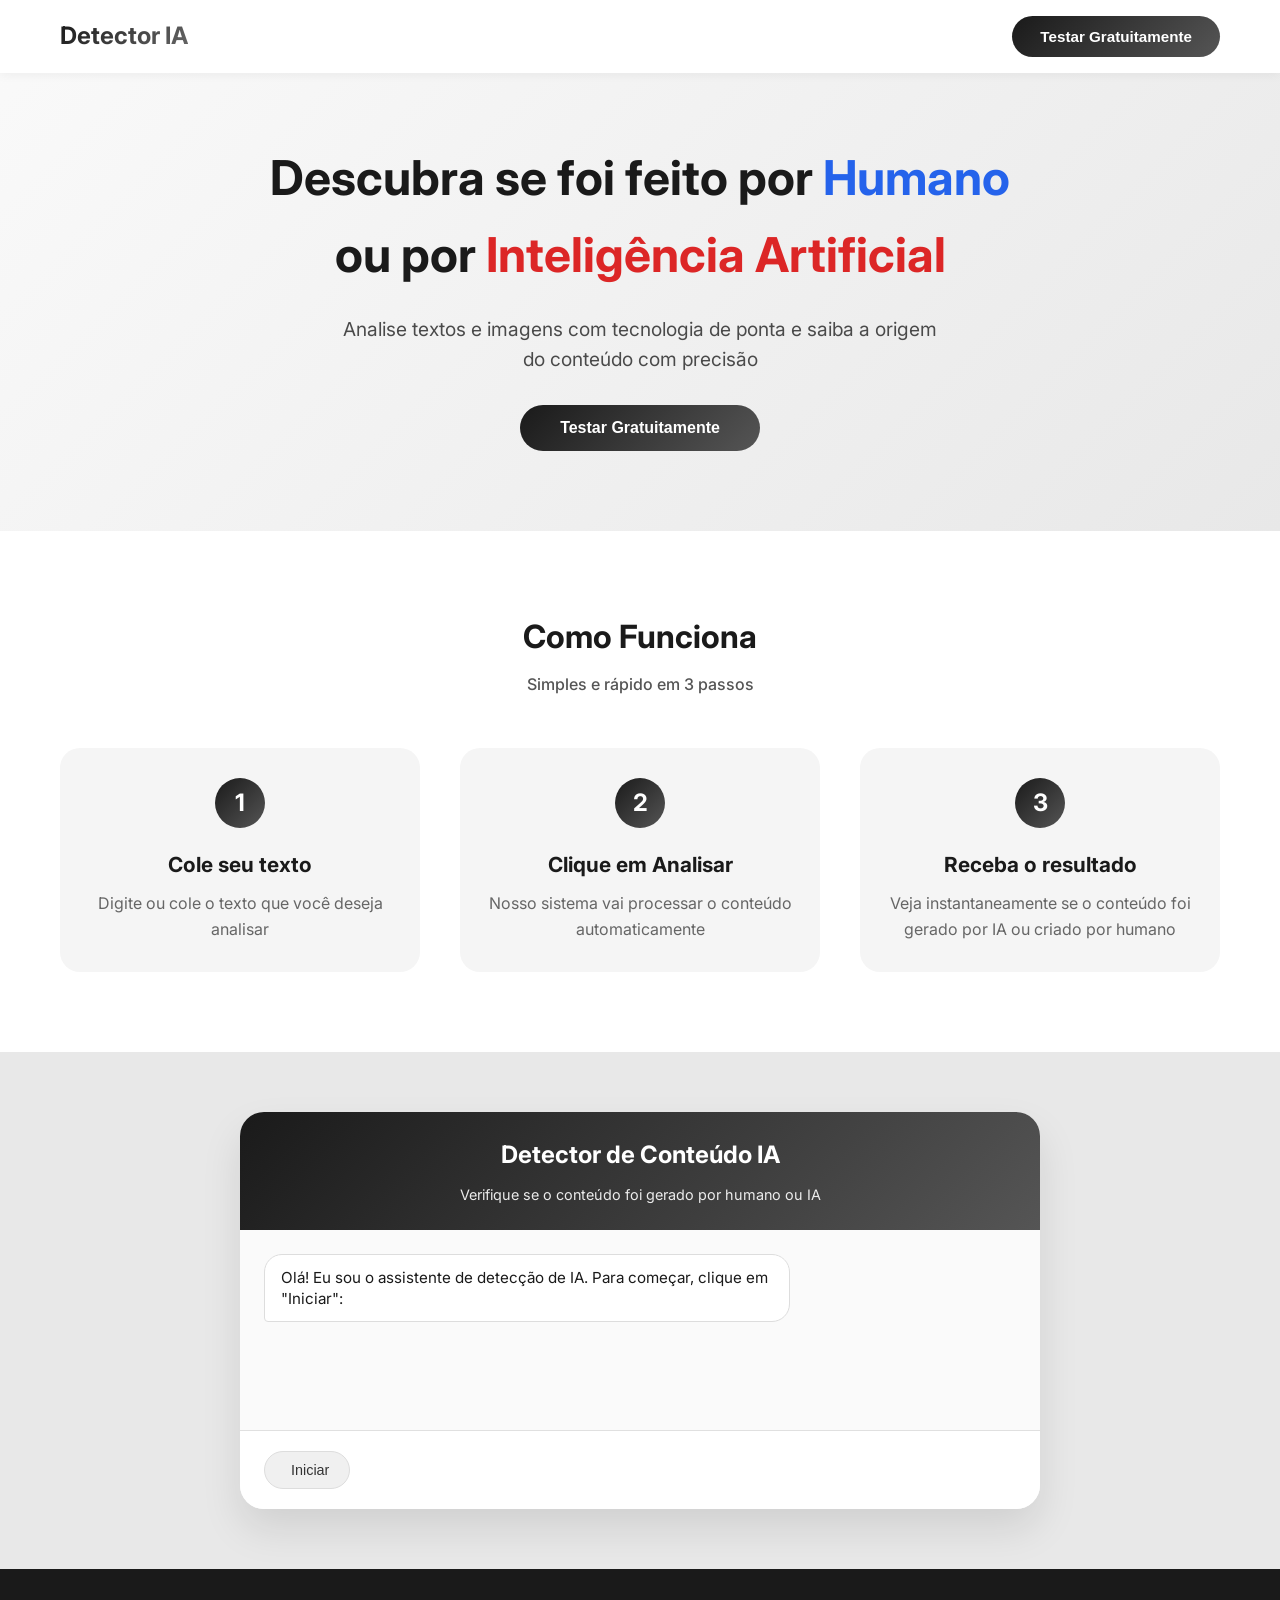
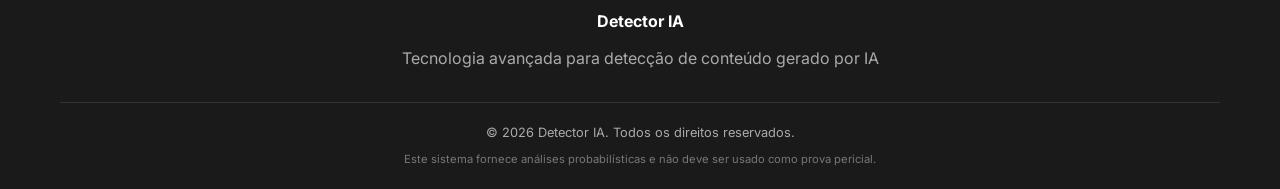
==== frontend/index.html @ 49a77c0d "Estrutura do frontend Nesta versão foi atualizado o código para versão com análise de texto e integr" ====
<!DOCTYPE html>
<html lang="pt-br">
<head>
    <meta charset="UTF-8">
    <meta name="viewport" content="width=device-width, initial-scale=1.0">
    <title>Detector IA | Ferramenta de Detecção de Conteúdo</title>
    <link rel="stylesheet" href="css/style.css">
    <link href="https://fonts.googleapis.com/css2?family=Inter:wght@300;400;500;600;700;800&display=swap" rel="stylesheet">
</head>
<body>

    <!-- ==================== NAVBAR SIMPLIFICADA ==================== -->
    <nav class="navbar">
        <div class="container">
            <div class="nav-brand">
                <span class="brand-name">Detector IA</span>
            </div>
            <div class="nav-links">
                <button class="btn-primary" onclick="scrollToAnalise()">Testar Gratuitamente</button>
            </div>
        </div>
    </nav>

    <main>
        <!-- ==================== HERO SECTION (SEM ESTATÍSTICAS) ==================== -->
        <section class="hero">
            <div class="container">
                <h1>Descubra se foi feito por <span class="highlight">Humano</span> ou por <span class="highlight-ia">Inteligência Artificial</span></h1>
                <p>Analise textos e imagens com tecnologia de ponta e saiba a origem do conteúdo com precisão</p>
                <button class="btn-primary btn-large" onclick="scrollToAnalise()">Testar Gratuitamente</button>
            </div>
        </section>

        <!-- ==================== COMO FUNCIONA ==================== -->
        <section class="como-funciona" id="como-funciona">
            <div class="container">
                <h2>Como Funciona</h2>
                <p class="section-subtitle">Simples e rápido em 3 passos</p>
                <div class="steps-grid">
                    <div class="step-card">
                        <div class="step-number">1</div>
                        <h3>Cole seu texto</h3>
                        <p>Digite ou cole o texto que você deseja analisar</p>
                    </div>
                    <div class="step-card">
                        <div class="step-number">2</div>
                        <h3>Clique em Analisar</h3>
                        <p>Nosso sistema vai processar o conteúdo automaticamente</p>
                    </div>
                    <div class="step-card">
                        <div class="step-number">3</div>
                        <h3>Receba o resultado</h3>
                        <p>Veja instantaneamente se o conteúdo foi gerado por IA ou criado por humano</p>
                    </div>
                </div>
            </div>
        </section>

        <!-- ==================== DASHBOARD ESTILO CHAT ==================== -->
        <section class="analise-section" id="analise">
            <div class="container">
                <div class="chat-container">
                    <div class="chat-header">
                        <h3>Detector de Conteúdo IA</h3>
                        <p>Verifique se o conteúdo foi gerado por humano ou IA</p>
                    </div>
                    
                    <div class="chat-messages" id="chat-messages">
                        <div class="message bot">
                            <div class="message-content">
                                Olá! Eu sou o assistente de detecção de IA. Para começar, clique em "Iniciar":
                            </div>
                        </div>
                    </div>

                    <!-- Botões com apenas as opções solicitadas -->
                    <div class="chat-options" id="chat-options">
                        </button>
                        <button class="option-btn" data-tipo="texto">
                            <span class="option-icon"></span> Iniciar
                        </button>
                    </div>

                    <!-- Input Area para Texto -->
                    <div class="chat-input-area" id="chat-input-area" style="display: none;">
                        <textarea id="texto-input" placeholder="Cole ou digite o texto para análise..." rows="4"></textarea>
                        <div class="input-footer">
                            <span class="char-counter" id="char-count">0 / 5000 caracteres</span>
                            <button class="btn-send" id="btn-analisar-texto">Analisar Texto</button>
                        </div>
                    </div>

                    <!-- Loading -->
                    <div class="loading" id="loading" style="display: none;">
                        <div class="spinner"></div>
                        <p>Analisando conteúdo...</p>
                    </div>

                    <!-- Área de Resultado -->
                    <div class="resultado-area" id="resultado-area" style="display: none;">
                        <div class="resultado-card">
                            <div class="resultado-header">
                                <span class="resultado-label">Resultado da Análise</span>
                            </div>
                            <div class="resultado-conteudo">
                                <div class="classe-prevista" id="classe-prevista"></div>
                                <div class="score-container">
                                    <div class="score-label">Probabilidade</div>
                                    <div class="score-bar">
                                        <div class="score-fill" id="score-fill" style="width: 0%"></div>
                                    </div>
                                    <div class="score-value" id="score-value">0%</div>
                                </div>
                                <div class="nivel-confianca" id="nivel-confianca"></div>
                                <button class="btn-new-analysis" id="btn-nova-analise">Nova Análise</button>
                            </div>
                        </div>
                    </div>
                </div>
            </div>
        </section>
    </main>

    <!-- ==================== FOOTER SIMPLIFICADO ==================== -->
    <footer class="footer">
        <div class="container">
            <div class="footer-content">
                <div class="footer-info">
                    <h4>Detector IA</h4>
                    <p>Tecnologia avançada para detecção de conteúdo gerado por IA</p>
                </div>
                <div class="footer-bottom">
                    <p>© 2026 Detector IA. Todos os direitos reservados.</p>
                    <p class="disclaimer">Este sistema fornece análises probabilísticas e não deve ser usado como prova pericial.</p>
                </div>
            </div>
        </div>
    </footer>

    <script src="js/analise.js"></script>
    <script>
    function scrollToAnalise() {
        document.getElementById('analise').scrollIntoView({ behavior: 'smooth' });
    }

    document.addEventListener('DOMContentLoaded', function() {
        const chatOptions = document.getElementById('chat-options');
        const chatInputArea = document.getElementById('chat-input-area');
        const chatMessages = document.getElementById('chat-messages');
        
        const optionBtns = document.querySelectorAll('.option-btn');
        optionBtns.forEach(btn => {
            btn.addEventListener('click', function() {
                const tipo = this.textContent.trim();
                
                chatOptions.style.display = 'none';
                
                const userMessage = document.createElement('div');
                userMessage.className = 'message user';
                userMessage.innerHTML = `<div class="message-content">${tipo}</div>`;
                chatMessages.appendChild(userMessage);
                
                setTimeout(() => {
                    const botMessage = document.createElement('div');
                    botMessage.className = 'message bot';
                    
                    botMessage.innerHTML = `<div class="message-content">Por favor, cole ou digite o texto que deseja analisar:</div>`;
                    chatMessages.appendChild(botMessage);
                    
                    chatInputArea.style.display = 'block';
                    
                    chatMessages.scrollTop = chatMessages.scrollHeight;
                }, 500);
                
                chatMessages.scrollTop = chatMessages.scrollHeight;
            });
        });
    });
    </script>
</body>
</html>
---- frontend/css/style.css ----
* {
    margin: 0;
    padding: 0;
    box-sizing: border-box;
}

body {
    font-family: 'Inter', sans-serif;
    background: linear-gradient(135deg, #f5f5f5 0%, #e0e0e0 100%);
    color: #1a1a1a;
    line-height: 1.6;
}

.container {
    max-width: 1200px;
    margin: 0 auto;
    padding: 0 20px;
}

/* ==================== NAVBAR ==================== */
.navbar {
    background: white;
    box-shadow: 0 2px 10px rgba(0,0,0,0.05);
    position: fixed;
    width: 100%;
    top: 0;
    z-index: 1000;
    padding: 1rem 0;
}

.navbar .container {
    display: flex;
    justify-content: space-between;
    align-items: center;
}

.brand-name {
    font-size: 1.5rem;
    font-weight: 700;
    background: linear-gradient(135deg, #1a1a1a 0%, #666666 100%);
    -webkit-background-clip: text;
    background-clip: text;
    color: transparent;
}

/* ==================== BOTÕES ==================== */
.btn-primary {
    background: linear-gradient(135deg, #1a1a1a 0%, #555555 100%);
    color: white;
    border: none;
    padding: 12px 28px;
    border-radius: 30px;
    font-size: 0.95rem;
    font-weight: 600;
    cursor: pointer;
    transition: transform 0.3s, box-shadow 0.3s;
}

.btn-primary:hover {
    transform: translateY(-2px);
    box-shadow: 0 5px 15px rgba(0, 0, 0, 0.2);
}

.btn-large {
    padding: 14px 40px;
    font-size: 1rem;
}

/* ==================== HERO ==================== */
.hero {
    padding: 140px 0 80px;
    text-align: center;
    background: linear-gradient(135deg, #fafafa 0%, #e8e8e8 100%);
}

.hero h1 {
    font-size: 3rem;
    margin-bottom: 20px;
    max-width: 800px;
    margin-left: auto;
    margin-right: auto;
}

/* CORES SOLICITADAS: HUMANO = AZUL | IA = VERMELHO */
.highlight {
    color: #2563eb;
}

.highlight-ia {
    color: #dc2626;
}

.hero p {
    font-size: 1.2rem;
    color: #4a4a4a;
    margin-bottom: 30px;
    max-width: 600px;
    margin-left: auto;
    margin-right: auto;
}

/* ==================== COMO FUNCIONA ==================== */
.como-funciona {
    padding: 80px 0;
    background: white;
}

.como-funciona h2 {
    text-align: center;
    font-size: 2rem;
    margin-bottom: 10px;
}

.section-subtitle {
    text-align: center;
    color: #555555;
    font-weight: 500;
    margin-bottom: 50px;
}

.steps-grid {
    display: grid;
    grid-template-columns: repeat(auto-fit, minmax(280px, 1fr));
    gap: 40px;
    margin-top: 20px;
}

.step-card {
    text-align: center;
    padding: 30px 20px;
    background: #f5f5f5;
    border-radius: 20px;
    transition: transform 0.3s;
}

.step-card:hover {
    transform: translateY(-5px);
    background: #eeeeee;
}

.step-number {
    width: 50px;
    height: 50px;
    background: linear-gradient(135deg, #1a1a1a 0%, #555555 100%);
    color: white;
    font-size: 1.5rem;
    font-weight: bold;
    border-radius: 50%;
    display: flex;
    align-items: center;
    justify-content: center;
    margin: 0 auto 20px;
}

.step-card h3 {
    margin-bottom: 10px;
    font-size: 1.3rem;
}

.step-card p {
    color: #666666;
}

/* ==================== CHAT CONTAINER ==================== */
.analise-section {
    padding: 60px 0;
    background: #e8e8e8;
}

.chat-container {
    max-width: 800px;
    margin: 0 auto;
    background: white;
    border-radius: 24px;
    box-shadow: 0 20px 40px rgba(0,0,0,0.1);
    overflow: hidden;
}

.chat-header {
    background: linear-gradient(135deg, #1a1a1a 0%, #555555 100%);
    color: white;
    padding: 24px;
    text-align: center;
}

.chat-header h3 {
    font-size: 1.5rem;
    margin-bottom: 8px;
}

.chat-header p {
    opacity: 0.9;
    font-size: 0.9rem;
}

.chat-messages {
    padding: 24px;
    min-height: 200px;
    max-height: 300px;
    overflow-y: auto;
    background: #fafafa;
}

.message {
    margin-bottom: 16px;
    display: flex;
}

.message.bot {
    justify-content: flex-start;
}

.message.user {
    justify-content: flex-end;
}

.message-content {
    max-width: 70%;
    padding: 12px 16px;
    border-radius: 18px;
    font-size: 0.95rem;
    line-height: 1.4;
}

.message.bot .message-content {
    background: white;
    border: 1px solid #dddddd;
    color: #1a1a1a;
    border-bottom-left-radius: 4px;
}

.message.user .message-content {
    background: linear-gradient(135deg, #1a1a1a 0%, #555555 100%);
    color: white;
    border-bottom-right-radius: 4px;
}

/* Botões do chat com ícone de + */
.chat-options {
    padding: 20px 24px;
    display: flex;
    gap: 12px;
    flex-wrap: wrap;
    border-top: 1px solid #e0e0e0;
    background: white;
}

.option-btn {
    background: #f0f0f0;
    border: 1px solid #dddddd;
    padding: 10px 20px;
    border-radius: 30px;
    font-size: 0.9rem;
    cursor: pointer;
    transition: all 0.3s;
    color: #333333;
    display: inline-flex;
    align-items: center;
    gap: 6px;
}

.option-icon {
    font-weight: bold;
    font-size: 1.1rem;
}

.option-btn:hover {
    background: #333333;
    color: white;
    border-color: #333333;
}

.chat-input-area {
    padding: 20px 24px;
    border-top: 1px solid #e0e0e0;
    background: white;
}

.chat-input-area textarea {
    width: 100%;
    padding: 12px;
    border: 1px solid #dddddd;
    border-radius: 12px;
    font-family: inherit;
    font-size: 0.95rem;
    resize: vertical;
}

.chat-input-area textarea:focus {
    outline: none;
    border-color: #555555;
}

.input-footer {
    display: flex;
    justify-content: space-between;
    align-items: center;
    margin-top: 12px;
}

.char-counter {
    font-size: 0.8rem;
    color: #888888;
}

.btn-send {
    background: linear-gradient(135deg, #1a1a1a 0%, #555555 100%);
    color: white;
    border: none;
    padding: 8px 24px;
    border-radius: 20px;
    cursor: pointer;
    font-weight: 500;
}

.btn-send:hover {
    background: linear-gradient(135deg, #333333 0%, #666666 100%);
}

.upload-area {
    padding: 20px 24px;
    border-top: 1px solid #e0e0e0;
    background: white;
}

.upload-box {
    border: 2px dashed #cccccc;
    border-radius: 16px;
    padding: 40px;
    text-align: center;
    cursor: pointer;
    transition: border-color 0.3s;
}

.upload-box:hover {
    border-color: #555555;
}

.upload-icon {
    font-size: 2.5rem;
    margin-bottom: 12px;
}

.btn-upload {
    background: #333333;
    color: white;
    padding: 10px 24px;
    border-radius: 30px;
    cursor: pointer;
    display: inline-block;
    margin-top: 16px;
    border: none;
}

.btn-upload:hover {
    background: #1a1a1a;
}

.upload-hint {
    font-size: 0.8rem;
    color: #888888;
    margin-top: 8px;
}

#preview-container {
    text-align: center;
    margin-top: 20px;
}

#preview-imagem {
    max-width: 100%;
    max-height: 200px;
    border-radius: 12px;
}

.btn-remove {
    margin-top: 12px;
    background: #999999;
    color: white;
    border: none;
    padding: 8px 20px;
    border-radius: 20px;
    cursor: pointer;
}

.btn-remove:hover {
    background: #666666;
}

.btn-analyze {
    margin-top: 12px;
    background: linear-gradient(135deg, #1a1a1a 0%, #555555 100%);
    color: white;
    border: none;
    padding: 10px 24px;
    border-radius: 30px;
    cursor: pointer;
    font-weight: 500;
}

.btn-analyze:hover {
    background: linear-gradient(135deg, #333333 0%, #666666 100%);
}

.loading {
    text-align: center;
    padding: 40px;
}

.spinner {
    width: 40px;
    height: 40px;
    border: 4px solid #e0e0e0;
    border-top-color: #333333;
    border-radius: 50%;
    animation: spin 1s linear infinite;
    margin: 0 auto 16px;
}

@keyframes spin {
    to { transform: rotate(360deg); }
}

.resultado-area {
    padding: 24px;
    border-top: 1px solid #e0e0e0;
    background: white;
}

.resultado-card {
    background: #f5f5f5;
    border-radius: 16px;
    padding: 20px;
}

.resultado-header {
    text-align: center;
    margin-bottom: 16px;
}

.resultado-label {
    font-weight: 600;
    color: #4a4a4a;
}

.classe-prevista {
    text-align: center;
    font-size: 1.3rem;
    font-weight: 700;
    margin-bottom: 20px;
}

/* CORES SOLICITADAS: HUMANO = AZUL | IA = VERMELHO */
.classe-humano {
    color: #2563eb;
}

.classe-ia {
    color: #dc2626;
}

.score-container {
    margin-bottom: 16px;
}

.score-label {
    font-size: 0.85rem;
    color: #4a4a4a;
    margin-bottom: 6px;
}

.score-bar {
    background: #e0e0e0;
    height: 12px;
    border-radius: 10px;
    overflow: hidden;
}

.score-fill {
    background: linear-gradient(90deg, #333333, #777777);
    height: 100%;
    transition: width 0.5s ease;
}

.score-value {
    text-align: center;
    font-weight: 700;
    margin-top: 6px;
}

.nivel-confianca {
    text-align: center;
    padding: 8px;
    border-radius: 20px;
    margin: 16px 0;
}

.confianca-alta {
    background: #d4d4d4;
    color: #1a1a1a;
}

.confianca-media {
    background: #e0e0e0;
    color: #333333;
}

.confianca-baixa {
    background: #eeeeee;
    color: #555555;
}

.btn-new-analysis {
    width: 100%;
    background: transparent;
    border: 2px solid #555555;
    color: #555555;
    padding: 10px;
    border-radius: 30px;
    cursor: pointer;
    font-weight: 600;
    margin-top: 16px;
}

.btn-new-analysis:hover {
    background: #555555;
    color: white;
}

/* ==================== FOOTER ==================== */
.footer {
    background: #1a1a1a;
    color: #aaaaaa;
    padding: 40px 0 20px;
}

.footer-info {
    text-align: center;
    margin-bottom: 30px;
}

.footer-info h4 {
    color: white;
    margin-bottom: 12px;
}

.footer-bottom {
    text-align: center;
    padding-top: 20px;
    border-top: 1px solid #333333;
    font-size: 0.8rem;
}

.disclaimer {
    font-size: 0.7rem;
    margin-top: 8px;
    color: #777777;
}

/* ==================== RESPONSIVO ==================== */
@media (max-width: 768px) {
    .hero h1 {
        font-size: 2rem;
    }
    
    .steps-grid {
        grid-template-columns: 1fr;
    }
    
    .message-content {
        max-width: 85%;
    }
    
    .chat-options {
        justify-content: center;
    }
}
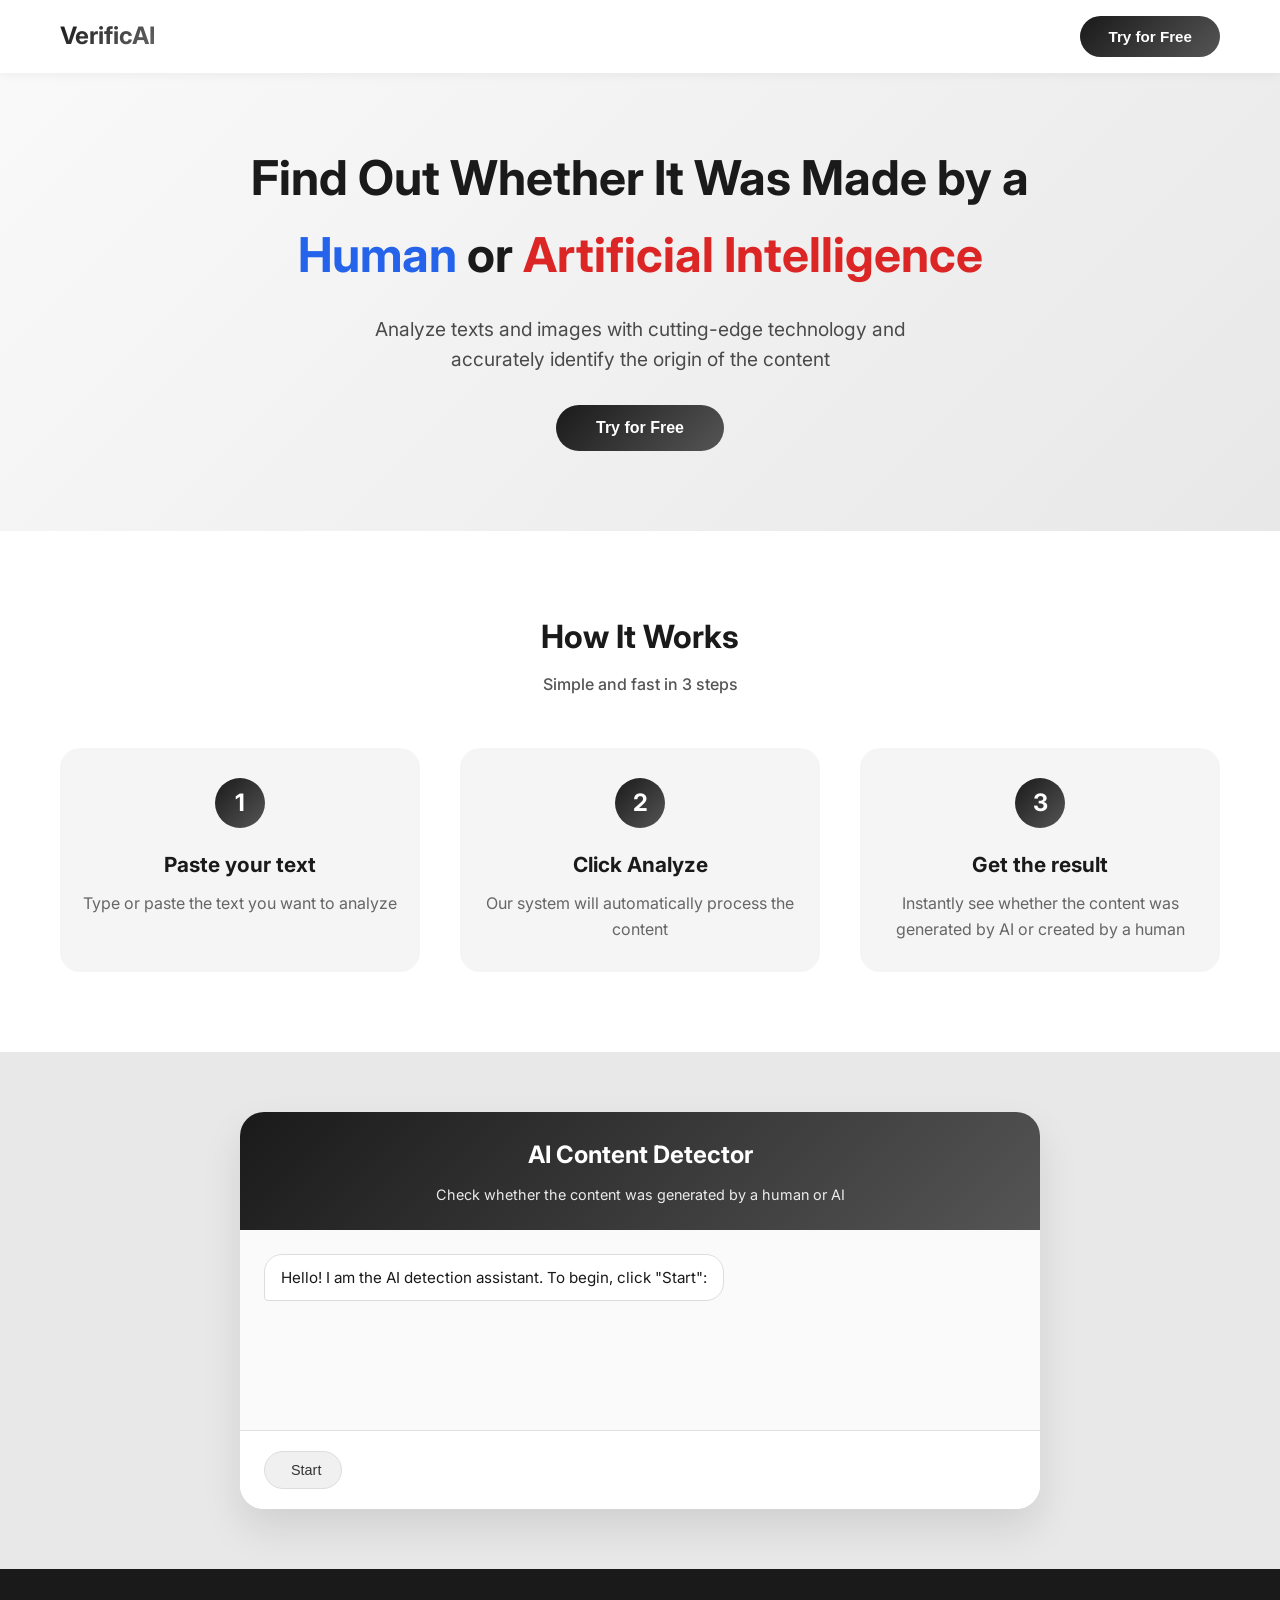
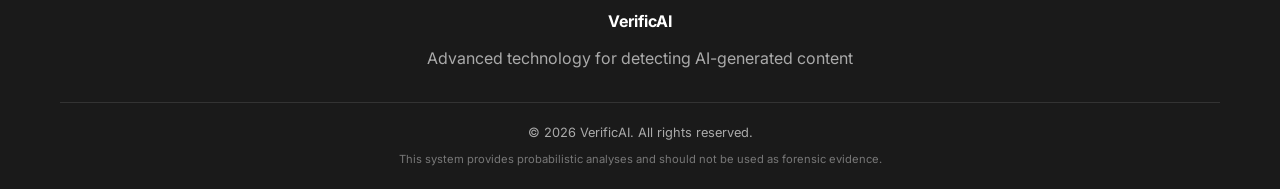
==== commit 87cff743: "Estrutura do frontend do VerificAI Nesta nova versão foi atualizado o frontend VerificAI para a vers" ====
--- a/frontend/index.html
+++ b/frontend/index.html
@@ -1,118 +1,117 @@
 <!DOCTYPE html>
-<html lang="pt-br">
+<html lang="en">
 <head>
     <meta charset="UTF-8">
     <meta name="viewport" content="width=device-width, initial-scale=1.0">
-    <title>Detector IA | Ferramenta de Detecção de Conteúdo</title>
+    <title>VerificAI | Content Detection Tool</title>
     <link rel="stylesheet" href="css/style.css">
     <link href="https://fonts.googleapis.com/css2?family=Inter:wght@300;400;500;600;700;800&display=swap" rel="stylesheet">
 </head>
 <body>
 
-    <!-- ==================== NAVBAR SIMPLIFICADA ==================== -->
+    <!-- ==================== SIMPLIFIED NAVBAR ==================== -->
     <nav class="navbar">
         <div class="container">
             <div class="nav-brand">
-                <span class="brand-name">Detector IA</span>
+                <span class="brand-name">VerificAI</span>
             </div>
             <div class="nav-links">
-                <button class="btn-primary" onclick="scrollToAnalise()">Testar Gratuitamente</button>
+                <button class="btn-primary" onclick="scrollToAnalise()">Try for Free</button>
             </div>
         </div>
     </nav>
 
     <main>
-        <!-- ==================== HERO SECTION (SEM ESTATÍSTICAS) ==================== -->
+        <!-- ==================== HERO SECTION (WITHOUT STATISTICS) ==================== -->
         <section class="hero">
             <div class="container">
-                <h1>Descubra se foi feito por <span class="highlight">Humano</span> ou por <span class="highlight-ia">Inteligência Artificial</span></h1>
-                <p>Analise textos e imagens com tecnologia de ponta e saiba a origem do conteúdo com precisão</p>
-                <button class="btn-primary btn-large" onclick="scrollToAnalise()">Testar Gratuitamente</button>
+                <h1>Find Out Whether It Was Made by a <span class="highlight">Human</span> or <span class="highlight-ia">Artificial Intelligence</span></h1>
+                <p>Analyze texts and images with cutting-edge technology and accurately identify the origin of the content</p>
+                <button class="btn-primary btn-large" onclick="scrollToAnalise()">Try for Free</button>
             </div>
         </section>
 
-        <!-- ==================== COMO FUNCIONA ==================== -->
+        <!-- ==================== HOW IT WORKS ==================== -->
         <section class="como-funciona" id="como-funciona">
             <div class="container">
-                <h2>Como Funciona</h2>
-                <p class="section-subtitle">Simples e rápido em 3 passos</p>
+                <h2>How It Works</h2>
+                <p class="section-subtitle">Simple and fast in 3 steps</p>
                 <div class="steps-grid">
                     <div class="step-card">
                         <div class="step-number">1</div>
-                        <h3>Cole seu texto</h3>
-                        <p>Digite ou cole o texto que você deseja analisar</p>
+                        <h3>Paste your text</h3>
+                        <p>Type or paste the text you want to analyze</p>
                     </div>
                     <div class="step-card">
                         <div class="step-number">2</div>
-                        <h3>Clique em Analisar</h3>
-                        <p>Nosso sistema vai processar o conteúdo automaticamente</p>
+                        <h3>Click Analyze</h3>
+                        <p>Our system will automatically process the content</p>
                     </div>
                     <div class="step-card">
                         <div class="step-number">3</div>
-                        <h3>Receba o resultado</h3>
-                        <p>Veja instantaneamente se o conteúdo foi gerado por IA ou criado por humano</p>
+                        <h3>Get the result</h3>
+                        <p>Instantly see whether the content was generated by AI or created by a human</p>
                     </div>
                 </div>
             </div>
         </section>
 
-        <!-- ==================== DASHBOARD ESTILO CHAT ==================== -->
+        <!-- ==================== CHAT-STYLE DASHBOARD ==================== -->
         <section class="analise-section" id="analise">
             <div class="container">
                 <div class="chat-container">
                     <div class="chat-header">
-                        <h3>Detector de Conteúdo IA</h3>
-                        <p>Verifique se o conteúdo foi gerado por humano ou IA</p>
+                        <h3>AI Content Detector</h3>
+                        <p>Check whether the content was generated by a human or AI</p>
                     </div>
                     
                     <div class="chat-messages" id="chat-messages">
                         <div class="message bot">
                             <div class="message-content">
-                                Olá! Eu sou o assistente de detecção de IA. Para começar, clique em "Iniciar":
+                                Hello! I am the AI detection assistant. To begin, click "Start":
                             </div>
                         </div>
                     </div>
 
-                    <!-- Botões com apenas as opções solicitadas -->
+                    <!-- Buttons with only the requested options -->
                     <div class="chat-options" id="chat-options">
-                        </button>
                         <button class="option-btn" data-tipo="texto">
-                            <span class="option-icon"></span> Iniciar
+                            <span class="option-icon"></span> Start
                         </button>
                     </div>
 
-                    <!-- Input Area para Texto -->
+                    <!-- Text Input Area -->
                     <div class="chat-input-area" id="chat-input-area" style="display: none;">
-                        <textarea id="texto-input" placeholder="Cole ou digite o texto para análise..." rows="4"></textarea>
+                        <textarea id="texto-input" placeholder="Paste or type the text for analysis..." rows="4"></textarea>
                         <div class="input-footer">
-                            <span class="char-counter" id="char-count">0 / 5000 caracteres</span>
-                            <button class="btn-send" id="btn-analisar-texto">Analisar Texto</button>
+                            <span class="char-counter" id="char-count">0 / 5000 characters</span>
+                            <button class="btn-send" id="btn-analisar-texto">Analyze Text</button>
                         </div>
                     </div>
 
                     <!-- Loading -->
                     <div class="loading" id="loading" style="display: none;">
                         <div class="spinner"></div>
-                        <p>Analisando conteúdo...</p>
+                        <p>Analyzing content...</p>
                     </div>
 
-                    <!-- Área de Resultado -->
+                    <!-- Result Area -->
                     <div class="resultado-area" id="resultado-area" style="display: none;">
                         <div class="resultado-card">
                             <div class="resultado-header">
-                                <span class="resultado-label">Resultado da Análise</span>
+                                <span class="resultado-label">Analysis Result</span>
                             </div>
                             <div class="resultado-conteudo">
                                 <div class="classe-prevista" id="classe-prevista"></div>
                                 <div class="score-container">
-                                    <div class="score-label">Probabilidade</div>
+                                    <div class="score-label">Probability</div>
                                     <div class="score-bar">
                                         <div class="score-fill" id="score-fill" style="width: 0%"></div>
                                     </div>
                                     <div class="score-value" id="score-value">0%</div>
                                 </div>
                                 <div class="nivel-confianca" id="nivel-confianca"></div>
-                                <button class="btn-new-analysis" id="btn-nova-analise">Nova Análise</button>
+                                <button class="btn-new-analysis" id="btn-nova-analise">New Analysis</button>
                             </div>
                         </div>
                     </div>
@@ -121,17 +120,17 @@
         </section>
     </main>
 
-    <!-- ==================== FOOTER SIMPLIFICADO ==================== -->
+    <!-- ==================== SIMPLIFIED FOOTER ==================== -->
     <footer class="footer">
         <div class="container">
             <div class="footer-content">
                 <div class="footer-info">
-                    <h4>Detector IA</h4>
-                    <p>Tecnologia avançada para detecção de conteúdo gerado por IA</p>
+                    <h4>VerificAI</h4>
+                    <p>Advanced technology for detecting AI-generated content</p>
                 </div>
                 <div class="footer-bottom">
-                    <p>© 2026 Detector IA. Todos os direitos reservados.</p>
-                    <p class="disclaimer">Este sistema fornece análises probabilísticas e não deve ser usado como prova pericial.</p>
+                    <p>© 2026 VerificAI. All rights reserved.</p>
+                    <p class="disclaimer">This system provides probabilistic analyses and should not be used as forensic evidence.</p>
                 </div>
             </div>
         </div>
@@ -164,7 +163,7 @@
                     const botMessage = document.createElement('div');
                     botMessage.className = 'message bot';
                     
-                    botMessage.innerHTML = `<div class="message-content">Por favor, cole ou digite o texto que deseja analisar:</div>`;
+                    botMessage.innerHTML = `<div class="message-content">Please paste or type the text you want to analyze:</div>`;
                     chatMessages.appendChild(botMessage);
                     
                     chatInputArea.style.display = 'block';
@@ -178,5 +177,4 @@
     });
     </script>
 </body>
-</html>
-
+</html>
